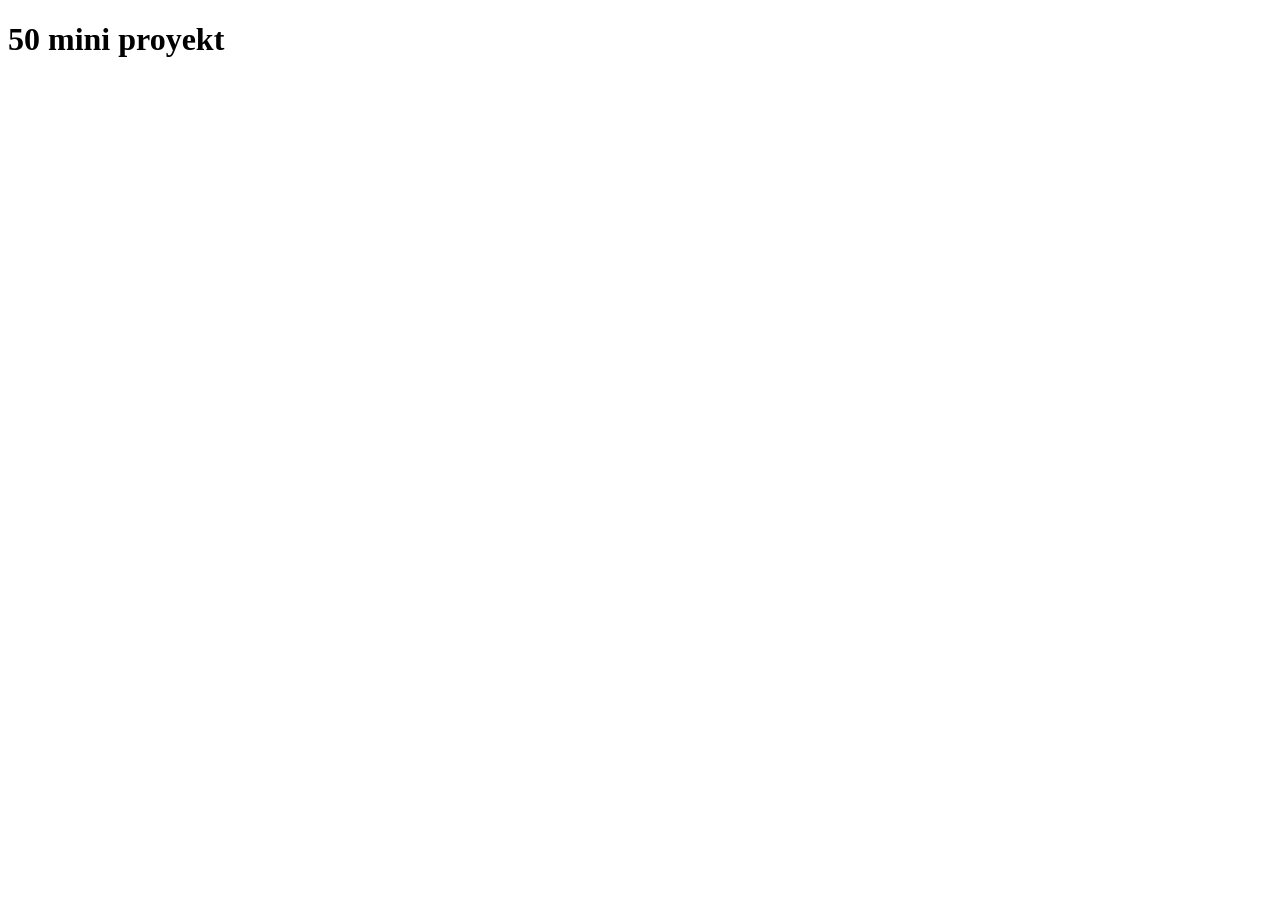
==== index.html @ 8355e627 "first commit" ====
<!DOCTYPE html>
<html lang="en">

<head>
    <meta charset="UTF-8">
    <meta name="viewport" content="width=device-width, initial-scale=1.0">
    <title>Firudin Mini Proyektlər</title>
</head>

<body>
    <h1>50 mini proyekt</h1>
</body>

</html>
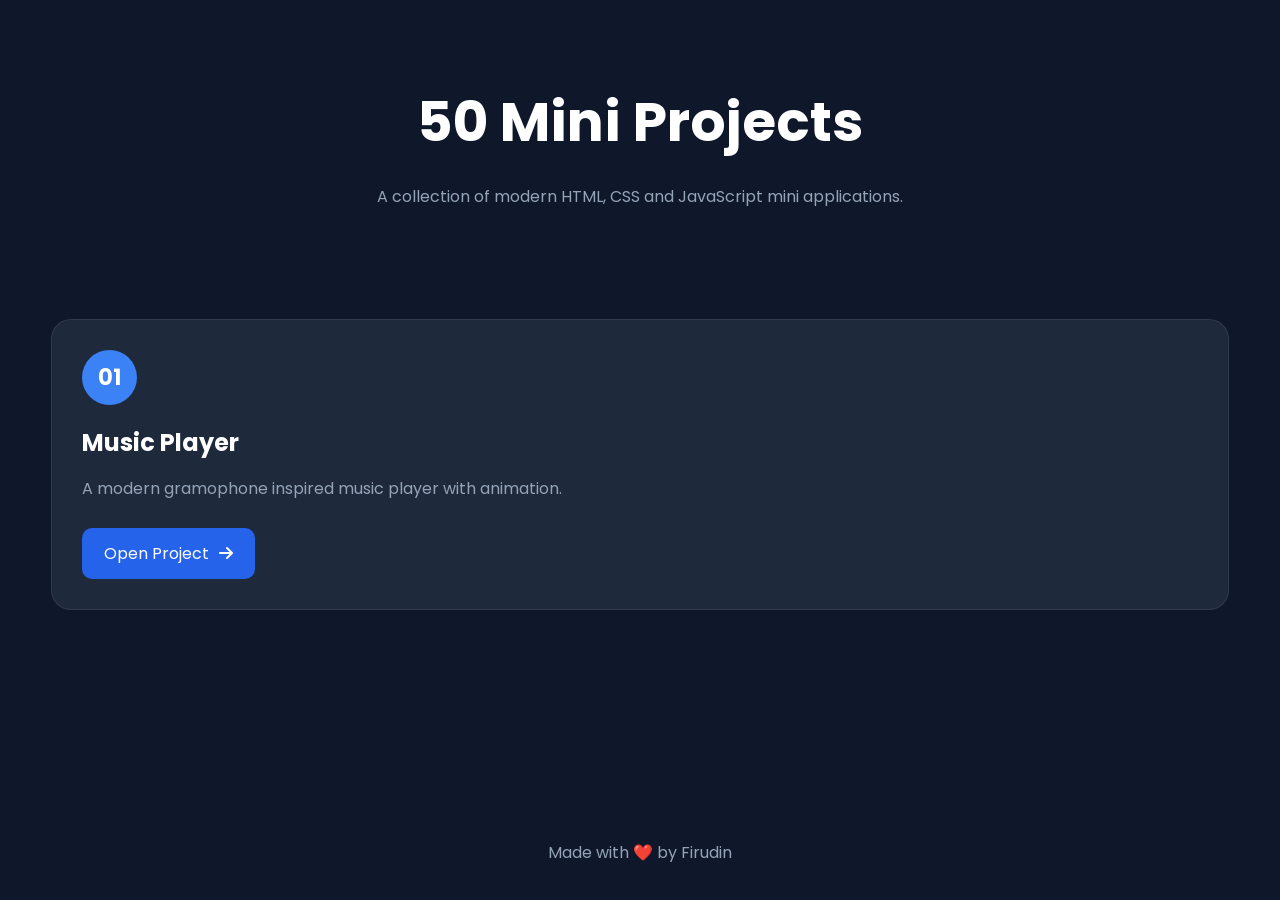
==== commit 53261bf6: "homepage added" ====
--- a/index.html
+++ b/index.html
@@ -4,11 +4,62 @@
 <head>
     <meta charset="UTF-8">
     <meta name="viewport" content="width=device-width, initial-scale=1.0">
-    <title>Firudin Mini Proyektlər</title>
+    <title>50 Mini Projects</title>
+
+    <link rel="stylesheet" href="assets/style.css">
+
+    <link href="https://fonts.googleapis.com/css2?family=Poppins:wght@300;400;500;600;700&display=swap"
+        rel="stylesheet">
+
+    <link rel="stylesheet" href="https://cdnjs.cloudflare.com/ajax/libs/font-awesome/6.7.2/css/all.min.css">
 </head>
 
 <body>
-    <h1>50 mini proyekt</h1>
+
+    <header>
+
+        <h1>50 Mini Projects</h1>
+
+        <p>
+            A collection of modern HTML, CSS and JavaScript mini applications.
+        </p>
+
+    </header>
+
+
+    <main class="container">
+
+        <div class="card">
+
+            <div class="number">
+                01
+            </div>
+
+            <h2>Music Player</h2>
+
+            <p>
+                A modern gramophone inspired music player with animation.
+            </p>
+
+            <a href="./projects/01. Music Player/index.html">
+
+                Open Project
+
+                <i class="fa-solid fa-arrow-right"></i>
+
+            </a>
+
+        </div>
+
+    </main>
+
+
+    <footer>
+
+        Made with ❤️ by Firudin
+
+    </footer>
+
 </body>
 
 </html>
--- a/assets/style.css
+++ b/assets/style.css
@@ -0,0 +1,189 @@
+* {
+    margin: 0;
+    padding: 0;
+    box-sizing: border-box;
+}
+
+body {
+
+    font-family: Poppins, sans-serif;
+
+    background: #0f172a;
+
+    color: white;
+
+    min-height: 100vh;
+
+    display: flex;
+
+    flex-direction: column;
+
+}
+
+header {
+
+    padding: 80px 20px 40px;
+
+    text-align: center;
+
+}
+
+header h1 {
+
+    font-size: 55px;
+
+    margin-bottom: 20px;
+
+}
+
+header p {
+
+    color: #94a3b8;
+
+    max-width: 700px;
+
+    margin: auto;
+
+    line-height: 1.8;
+
+}
+
+.container {
+
+    width: min(1200px, 92%);
+
+    margin: auto;
+
+    display: grid;
+
+    grid-template-columns: repeat(auto-fit, minmax(300px, 1fr));
+
+    gap: 30px;
+
+    padding-bottom: 60px;
+
+}
+
+.card {
+
+    background: #1e293b;
+
+    border-radius: 20px;
+
+    padding: 30px;
+
+    transition: .35s;
+
+    border: 1px solid rgba(255, 255, 255, .08);
+
+}
+
+.card:hover {
+
+    transform: translateY(-8px);
+
+    box-shadow: 0 20px 40px rgba(0, 0, 0, .4);
+
+}
+
+.number {
+
+    width: 55px;
+
+    height: 55px;
+
+    border-radius: 50%;
+
+    background: #3b82f6;
+
+    display: flex;
+
+    justify-content: center;
+
+    align-items: center;
+
+    font-size: 22px;
+
+    font-weight: 700;
+
+    margin-bottom: 20px;
+
+}
+
+.card h2 {
+
+    margin-bottom: 15px;
+
+}
+
+.card p {
+
+    color: #94a3b8;
+
+    line-height: 1.7;
+
+    margin-bottom: 25px;
+
+}
+
+.card a {
+
+    text-decoration: none;
+
+    color: white;
+
+    display: inline-flex;
+
+    align-items: center;
+
+    gap: 10px;
+
+    background: #2563eb;
+
+    padding: 13px 22px;
+
+    border-radius: 10px;
+
+    transition: .3s;
+
+}
+
+.card a:hover {
+
+    background: #1d4ed8;
+
+}
+
+footer {
+
+    margin-top: auto;
+
+    padding: 35px;
+
+    text-align: center;
+
+    color: #94a3b8;
+
+}
+
+@media(max-width:768px) {
+
+    header {
+
+        padding-top: 60px;
+
+    }
+
+    header h1 {
+
+        font-size: 38px;
+
+    }
+
+    .container {
+
+        grid-template-columns: 1fr;
+
+    }
+
+}
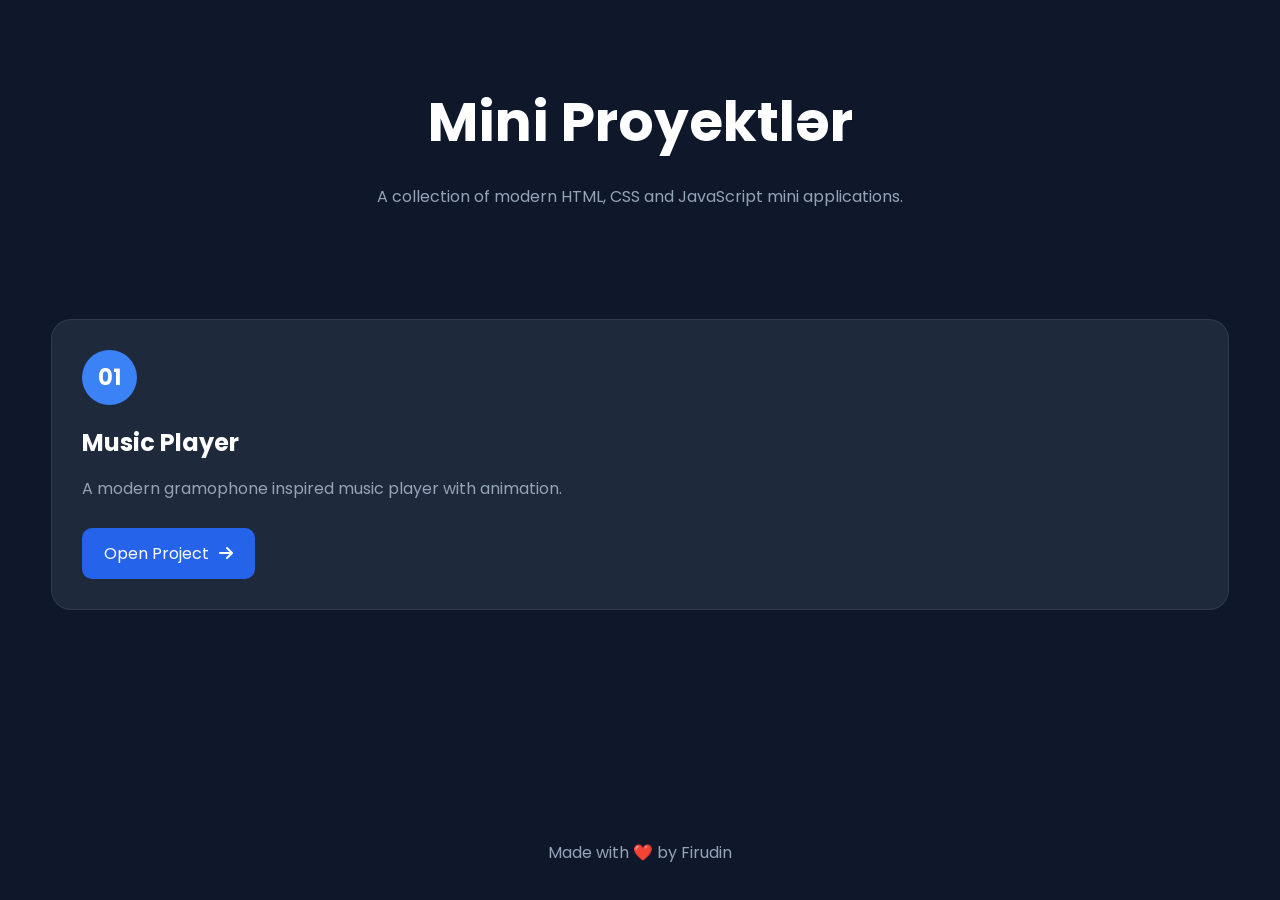
==== commit 042ed8f8: "new files added" ====
--- a/index.html
+++ b/index.html
@@ -4,9 +4,9 @@
 <head>
     <meta charset="UTF-8">
     <meta name="viewport" content="width=device-width, initial-scale=1.0">
-    <title>50 Mini Projects</title>
+    <title>Mini Proyektlər - Firudin</title>
 
-    <link rel="stylesheet" href="assets/style.css">
+    <link rel="stylesheet" href="style.css">
 
     <link href="https://fonts.googleapis.com/css2?family=Poppins:wght@300;400;500;600;700&display=swap"
         rel="stylesheet">
@@ -18,7 +18,7 @@
 
     <header>
 
-        <h1>50 Mini Projects</h1>
+        <h1>Mini Proyektlər</h1>
 
         <p>
             A collection of modern HTML, CSS and JavaScript mini applications.
--- a/style.css
+++ b/style.css
@@ -0,0 +1,189 @@
+* {
+    margin: 0;
+    padding: 0;
+    box-sizing: border-box;
+}
+
+body {
+
+    font-family: Poppins, sans-serif;
+
+    background: #0f172a;
+
+    color: white;
+
+    min-height: 100vh;
+
+    display: flex;
+
+    flex-direction: column;
+
+}
+
+header {
+
+    padding: 80px 20px 40px;
+
+    text-align: center;
+
+}
+
+header h1 {
+
+    font-size: 55px;
+
+    margin-bottom: 20px;
+
+}
+
+header p {
+
+    color: #94a3b8;
+
+    max-width: 700px;
+
+    margin: auto;
+
+    line-height: 1.8;
+
+}
+
+.container {
+
+    width: min(1200px, 92%);
+
+    margin: auto;
+
+    display: grid;
+
+    grid-template-columns: repeat(auto-fit, minmax(300px, 1fr));
+
+    gap: 30px;
+
+    padding-bottom: 60px;
+
+}
+
+.card {
+
+    background: #1e293b;
+
+    border-radius: 20px;
+
+    padding: 30px;
+
+    transition: .35s;
+
+    border: 1px solid rgba(255, 255, 255, .08);
+
+}
+
+.card:hover {
+
+    transform: translateY(-8px);
+
+    box-shadow: 0 20px 40px rgba(0, 0, 0, .4);
+
+}
+
+.number {
+
+    width: 55px;
+
+    height: 55px;
+
+    border-radius: 50%;
+
+    background: #3b82f6;
+
+    display: flex;
+
+    justify-content: center;
+
+    align-items: center;
+
+    font-size: 22px;
+
+    font-weight: 700;
+
+    margin-bottom: 20px;
+
+}
+
+.card h2 {
+
+    margin-bottom: 15px;
+
+}
+
+.card p {
+
+    color: #94a3b8;
+
+    line-height: 1.7;
+
+    margin-bottom: 25px;
+
+}
+
+.card a {
+
+    text-decoration: none;
+
+    color: white;
+
+    display: inline-flex;
+
+    align-items: center;
+
+    gap: 10px;
+
+    background: #2563eb;
+
+    padding: 13px 22px;
+
+    border-radius: 10px;
+
+    transition: .3s;
+
+}
+
+.card a:hover {
+
+    background: #1d4ed8;
+
+}
+
+footer {
+
+    margin-top: auto;
+
+    padding: 35px;
+
+    text-align: center;
+
+    color: #94a3b8;
+
+}
+
+@media(max-width:768px) {
+
+    header {
+
+        padding-top: 60px;
+
+    }
+
+    header h1 {
+
+        font-size: 38px;
+
+    }
+
+    .container {
+
+        grid-template-columns: 1fr;
+
+    }
+
+}
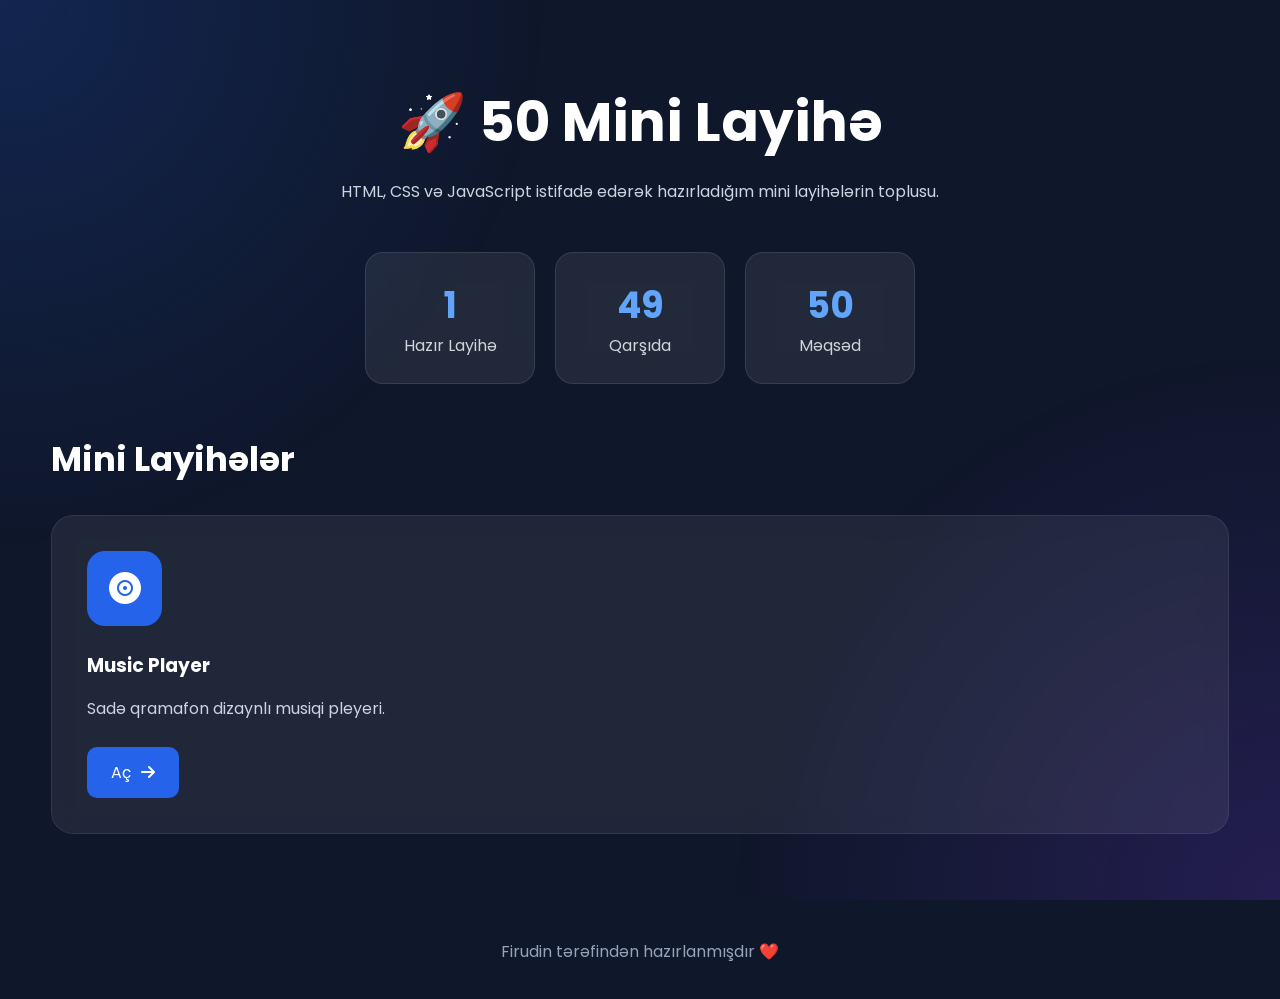
==== commit 7fe97a09: "some homepage changes" ====
--- a/index.html
+++ b/index.html
@@ -1,49 +1,90 @@
 <!DOCTYPE html>
-<html lang="en">
+<html lang="az">
 
 <head>
+
     <meta charset="UTF-8">
+
     <meta name="viewport" content="width=device-width, initial-scale=1.0">
-    <title>Mini Proyektlər - Firudin</title>
+
+    <title>50 Mini Layihə</title>
 
     <link rel="stylesheet" href="style.css">
 
-    <link href="https://fonts.googleapis.com/css2?family=Poppins:wght@300;400;500;600;700&display=swap"
-        rel="stylesheet">
+    <link rel="preconnect" href="https://fonts.googleapis.com">
 
-    <link rel="stylesheet" href="https://cdnjs.cloudflare.com/ajax/libs/font-awesome/6.7.2/css/all.min.css">
+    <link href="https://fonts.googleapis.com/css2?family=Poppins:wght@300;400;500;600;700&display=swap" rel="stylesheet">
+
+    <link rel="stylesheet"
+        href="https://cdnjs.cloudflare.com/ajax/libs/font-awesome/6.7.2/css/all.min.css">
+
 </head>
 
 <body>
 
-    <header>
+<div class="background"></div>
 
-        <h1>Mini Proyektlər</h1>
+<header>
 
-        <p>
-            A collection of modern HTML, CSS and JavaScript mini applications.
-        </p>
+    <h1>🚀 50 Mini Layihə</h1>
 
-    </header>
+    <p>
+        HTML, CSS və JavaScript istifadə edərək hazırladığım
+        mini layihələrin toplusu.
+    </p>
+
+    <div class="stats">
+
+        <div class="box">
+
+            <h2>1</h2>
+
+            <span>Hazır Layihə</span>
+
+        </div>
+
+        <div class="box">
+
+            <h2>49</h2>
+
+            <span>Qarşıda</span>
+
+        </div>
+
+        <div class="box">
+
+            <h2>50</h2>
+
+            <span>Məqsəd</span>
+
+        </div>
+
+    </div>
+
+</header>
 
 
-    <main class="container">
+<section class="projects">
+
+    <h2>Mini Layihələr</h2>
+
+    <div class="cards">
 
         <div class="card">
 
-            <div class="number">
-                01
+            <div class="icon">
+                <i class="fa-solid fa-record-vinyl"></i>
             </div>
 
-            <h2>Music Player</h2>
+            <h3>Music Player</h3>
 
             <p>
-                A modern gramophone inspired music player with animation.
+                Sadə qramafon dizaynlı musiqi pleyeri.
             </p>
 
             <a href="./projects/01. Music Player/index.html">
 
-                Open Project
+                Aç
 
                 <i class="fa-solid fa-arrow-right"></i>
 
@@ -51,14 +92,15 @@
 
         </div>
 
-    </main>
+    </div>
 
+</section>
 
-    <footer>
+<footer>
 
-        Made with ❤️ by Firudin
+    Firudin tərəfindən hazırlanmışdır ❤️
 
-    </footer>
+</footer>
 
 </body>
 
--- a/style.css
+++ b/style.css
@@ -10,179 +10,245 @@
 
     background: #0f172a;
 
-    color: white;
-
-    min-height: 100vh;
+    color: #fff;
+
+    overflow-x: hidden;
+
+}
+
+.background {
+
+    position: fixed;
+
+    inset: 0;
+
+    background:
+        radial-gradient(circle at top left, #2563eb33, transparent 35%),
+        radial-gradient(circle at bottom right, #7c3aed33, transparent 35%);
+
+    z-index: -1;
+
+}
+
+header {
+
+    text-align: center;
+
+    padding: 80px 20px 50px;
+
+}
+
+header h1 {
+
+    font-size: 55px;
+
+    margin-bottom: 15px;
+
+}
+
+header p {
+
+    color: #cbd5e1;
+
+    max-width: 650px;
+
+    margin: auto;
+
+    line-height: 1.8;
+
+}
+
+.stats {
+
+    margin-top: 45px;
 
     display: flex;
 
-    flex-direction: column;
-
-}
-
-header {
-
-    padding: 80px 20px 40px;
+    justify-content: center;
+
+    flex-wrap: wrap;
+
+    gap: 20px;
+
+}
+
+.box {
+
+    width: 170px;
+
+    padding: 25px;
+
+    border-radius: 18px;
+
+    backdrop-filter: blur(15px);
+
+    background: rgba(255, 255, 255, .08);
+
+    border: 1px solid rgba(255, 255, 255, .1);
+
+}
+
+.box h2 {
+
+    font-size: 36px;
+
+    color: #60a5fa;
+
+}
+
+.box span {
+
+    color: #d1d5db;
+
+}
+
+.projects {
+
+    width: min(1200px, 92%);
+
+    margin: auto;
+
+    padding-bottom: 70px;
+
+}
+
+.projects h2 {
+
+    margin-bottom: 30px;
+
+    font-size: 34px;
+
+}
+
+.cards {
+
+    display: grid;
+
+    grid-template-columns: repeat(auto-fit, minmax(300px, 1fr));
+
+    gap: 30px;
+
+}
+
+.card {
+
+    background: rgba(255, 255, 255, .07);
+
+    backdrop-filter: blur(12px);
+
+    border-radius: 22px;
+
+    padding: 35px;
+
+    transition: .35s;
+
+    border: 1px solid rgba(255, 255, 255, .08);
+
+}
+
+.card:hover {
+
+    transform: translateY(-10px);
+
+    box-shadow: 0 20px 45px rgba(0, 0, 0, .35);
+
+}
+
+.icon {
+
+    width: 75px;
+
+    height: 75px;
+
+    border-radius: 18px;
+
+    background: #2563eb;
+
+    display: flex;
+
+    justify-content: center;
+
+    align-items: center;
+
+    font-size: 32px;
+
+    margin-bottom: 25px;
+
+}
+
+.card h3 {
+
+    margin-bottom: 15px;
+
+}
+
+.card p {
+
+    color: #cbd5e1;
+
+    line-height: 1.7;
+
+    margin-bottom: 25px;
+
+}
+
+.card a {
+
+    display: inline-flex;
+
+    align-items: center;
+
+    gap: 10px;
+
+    text-decoration: none;
+
+    color: #fff;
+
+    background: #2563eb;
+
+    padding: 13px 24px;
+
+    border-radius: 10px;
+
+    transition: .3s;
+
+}
+
+.card a:hover {
+
+    background: #1d4ed8;
+
+}
+
+footer {
 
     text-align: center;
 
-}
-
-header h1 {
-
-    font-size: 55px;
-
-    margin-bottom: 20px;
-
-}
-
-header p {
+    padding: 35px;
 
     color: #94a3b8;
 
-    max-width: 700px;
-
-    margin: auto;
-
-    line-height: 1.8;
-
-}
-
-.container {
-
-    width: min(1200px, 92%);
-
-    margin: auto;
-
-    display: grid;
-
-    grid-template-columns: repeat(auto-fit, minmax(300px, 1fr));
-
-    gap: 30px;
-
-    padding-bottom: 60px;
-
-}
-
-.card {
-
-    background: #1e293b;
-
-    border-radius: 20px;
-
-    padding: 30px;
-
-    transition: .35s;
-
-    border: 1px solid rgba(255, 255, 255, .08);
-
-}
-
-.card:hover {
-
-    transform: translateY(-8px);
-
-    box-shadow: 0 20px 40px rgba(0, 0, 0, .4);
-
-}
-
-.number {
-
-    width: 55px;
-
-    height: 55px;
-
-    border-radius: 50%;
-
-    background: #3b82f6;
-
-    display: flex;
-
-    justify-content: center;
-
-    align-items: center;
-
-    font-size: 22px;
-
-    font-weight: 700;
-
-    margin-bottom: 20px;
-
-}
-
-.card h2 {
-
-    margin-bottom: 15px;
-
-}
-
-.card p {
-
-    color: #94a3b8;
-
-    line-height: 1.7;
-
-    margin-bottom: 25px;
-
-}
-
-.card a {
-
-    text-decoration: none;
-
-    color: white;
-
-    display: inline-flex;
-
-    align-items: center;
-
-    gap: 10px;
-
-    background: #2563eb;
-
-    padding: 13px 22px;
-
-    border-radius: 10px;
-
-    transition: .3s;
-
-}
-
-.card a:hover {
-
-    background: #1d4ed8;
-
-}
-
-footer {
-
-    margin-top: auto;
-
-    padding: 35px;
-
-    text-align: center;
-
-    color: #94a3b8;
-
 }
 
 @media(max-width:768px) {
 
-    header {
-
-        padding-top: 60px;
+    header h1 {
+
+        font-size: 40px;
 
     }
 
-    header h1 {
-
-        font-size: 38px;
+    .projects h2 {
+
+        text-align: center;
 
     }
 
-    .container {
-
-        grid-template-columns: 1fr;
+    .box {
+
+        width: 100%;
+
+        max-width: 220px;
 
     }
 
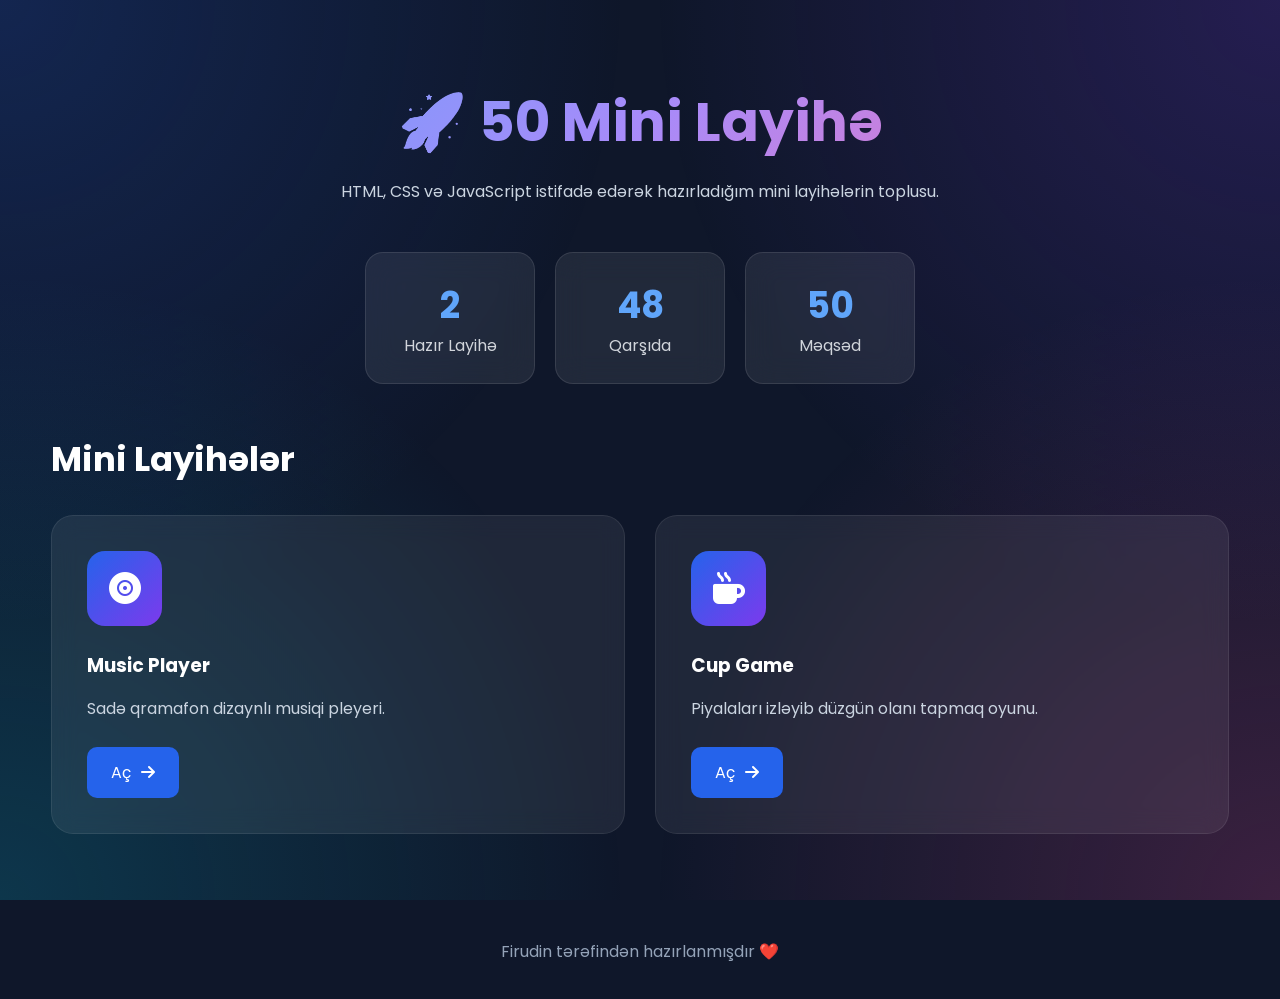
==== commit af202f9a: "homepage bug fix" ====
--- a/index.html
+++ b/index.html
@@ -37,7 +37,7 @@
 
         <div class="box">
 
-            <h2>1</h2>
+            <h2>2</h2>
 
             <span>Hazır Layihə</span>
 
@@ -45,7 +45,7 @@
 
         <div class="box">
 
-            <h2>49</h2>
+            <h2>48</h2>
 
             <span>Qarşıda</span>
 
@@ -92,6 +92,28 @@
 
         </div>
 
+        <div class="card">
+
+            <div class="icon">
+                <i class="fa-solid fa-mug-hot"></i>
+            </div>
+
+            <h3>Cup Game</h3>
+
+            <p>
+                Piyalaları izləyib düzgün olanı tapmaq oyunu.
+            </p>
+
+            <a href="./projects/02. Cup Game/index.html">
+
+                Aç
+
+                <i class="fa-solid fa-arrow-right"></i>
+
+            </a>
+
+        </div>
+
     </div>
 
 </section>
--- a/style.css
+++ b/style.css
@@ -23,11 +23,35 @@
     inset: 0;
 
     background:
-        radial-gradient(circle at top left, #2563eb33, transparent 35%),
-        radial-gradient(circle at bottom right, #7c3aed33, transparent 35%);
+        radial-gradient(circle at top left, #2563eb33, transparent 40%),
+        radial-gradient(circle at top right, #7c3aed33, transparent 40%),
+        radial-gradient(circle at bottom left, #06b6d433, transparent 40%),
+        radial-gradient(circle at bottom right, #ec489933, transparent 40%);
 
     z-index: -1;
 
+    animation: gradientShift 15s ease-in-out infinite;
+
+}
+
+@keyframes gradientShift {
+
+    0%, 100% {
+        background:
+            radial-gradient(circle at top left, #2563eb33, transparent 40%),
+            radial-gradient(circle at top right, #7c3aed33, transparent 40%),
+            radial-gradient(circle at bottom left, #06b6d433, transparent 40%),
+            radial-gradient(circle at bottom right, #ec489933, transparent 40%);
+    }
+
+    50% {
+        background:
+            radial-gradient(circle at top left, #7c3aed33, transparent 40%),
+            radial-gradient(circle at top right, #06b6d433, transparent 40%),
+            radial-gradient(circle at bottom left, #ec489933, transparent 40%),
+            radial-gradient(circle at bottom right, #2563eb33, transparent 40%);
+    }
+
 }
 
 header {
@@ -44,6 +68,28 @@
 
     margin-bottom: 15px;
 
+    background: linear-gradient(135deg, #60a5fa, #a78bfa, #f472b6);
+
+    -webkit-background-clip: text;
+
+    -webkit-text-fill-color: transparent;
+
+    background-clip: text;
+
+    animation: titleGlow 3s ease-in-out infinite;
+
+}
+
+@keyframes titleGlow {
+
+    0%, 100% {
+        filter: brightness(1);
+    }
+
+    50% {
+        filter: brightness(1.2);
+    }
+
 }
 
 header p {
@@ -86,6 +132,18 @@
 
     border: 1px solid rgba(255, 255, 255, .1);
 
+    transition: .3s;
+
+}
+
+.box:hover {
+
+    transform: translateY(-5px);
+
+    background: rgba(255, 255, 255, .12);
+
+    border-color: rgba(255, 255, 255, .2);
+
 }
 
 .box h2 {
@@ -162,50 +220,58 @@
 
     border-radius: 18px;
 
+    background: linear-gradient(135deg, #2563eb, #7c3aed);
+
+    display: flex;
+
+    justify-content: center;
+
+    align-items: center;
+
+    font-size: 32px;
+
+    margin-bottom: 25px;
+
+    transition: .3s;
+
+}
+
+.card:hover .icon {
+
+    transform: rotate(10deg) scale(1.1);
+
+}
+
+.card h3 {
+
+    margin-bottom: 15px;
+
+}
+
+.card p {
+
+    color: #cbd5e1;
+
+    line-height: 1.7;
+
+    margin-bottom: 25px;
+
+}
+
+.card a {
+
+    display: inline-flex;
+
+    align-items: center;
+
+    gap: 10px;
+
+    text-decoration: none;
+
+    color: #fff;
+
     background: #2563eb;
 
-    display: flex;
-
-    justify-content: center;
-
-    align-items: center;
-
-    font-size: 32px;
-
-    margin-bottom: 25px;
-
-}
-
-.card h3 {
-
-    margin-bottom: 15px;
-
-}
-
-.card p {
-
-    color: #cbd5e1;
-
-    line-height: 1.7;
-
-    margin-bottom: 25px;
-
-}
-
-.card a {
-
-    display: inline-flex;
-
-    align-items: center;
-
-    gap: 10px;
-
-    text-decoration: none;
-
-    color: #fff;
-
-    background: #2563eb;
-
     padding: 13px 24px;
 
     border-radius: 10px;
@@ -234,7 +300,13 @@
 
     header h1 {
 
-        font-size: 40px;
+        font-size: 36px;
+
+    }
+
+    header p {
+
+        font-size: 14px;
 
     }
 
@@ -242,6 +314,8 @@
 
         text-align: center;
 
+        font-size: 28px;
+
     }
 
     .box {
@@ -252,4 +326,42 @@
 
     }
 
+    .cards {
+
+        grid-template-columns: 1fr;
+
+    }
+
+    .card {
+
+        padding: 25px;
+
+    }
+
+}
+
+@media(max-width:480px) {
+
+    header h1 {
+
+        font-size: 28px;
+
+    }
+
+    header {
+
+        padding: 50px 15px 30px;
+
+    }
+
+    .icon {
+
+        width: 60px;
+
+        height: 60px;
+
+        font-size: 26px;
+
+    }
+
 }
